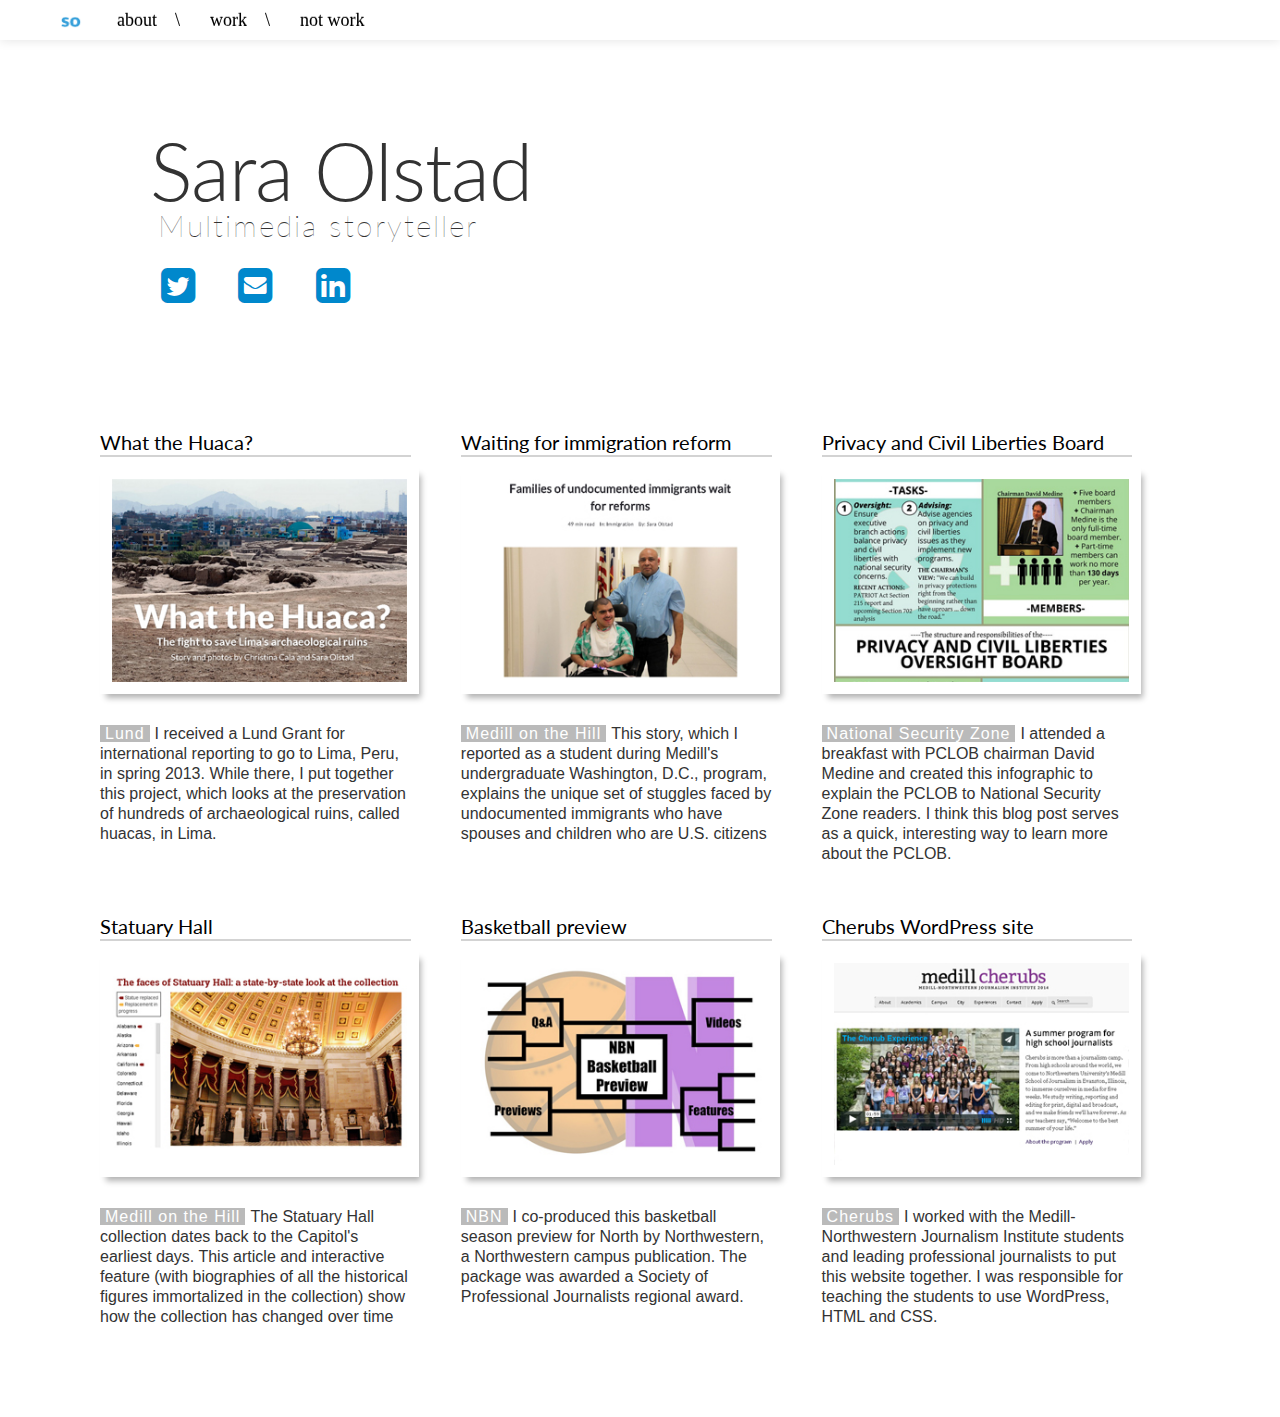
==== index.html @ ec23d027 "commit4_portfolio" ====
<!DOCTYPE html>
<html lang="en">
  <head>
    <meta charset="utf-8">
    <title>Sara Olstad</title>
    <meta name="viewport" content="width=device-width, initial-scale=1.0">
    <meta name="description" content="">
    <meta name="author" content="">
	<script type="text/javascript" src="http://ajax.googleapis.com/ajax/libs/jquery/1.10.2/jquery.min.js"></script>
    <script src="js/bootstrap.min.js"></script>
    <script src="js/tabletop.js"></script>
    <script src="js/data.js"></script>
    <script src="js/script.js"></script>
    <script type="text/javascript">
      $(document).ready(function(){
        addRows(content);
        fillPage(content);
      })
    </script>

    <!-- styles -->
    <link href="css/bootstrap.css" rel="stylesheet">
    <style type="text/css">
      body {
        padding-top: 60px;
        padding-bottom: 40px;
      }
    </style>
    <link href="css/bootstrap-responsive.css" rel="stylesheet">
    
	<!-- fonts -->
    <link href='http://fonts.googleapis.com/css?family=Lato:100,300,400,700' rel='stylesheet' type='text/css'>
    <link href="css/style.css" rel="stylesheet">
	
	<!--Font awesome-->
	<link rel="stylesheet" href="font-awesome-4.1.0/css/font-awesome.min.css">
   
  </head>

  <body>

    <div class="navbar navbar-inverse navbar-fixed-top">
      <div class="navbar-inner">
        <div class="container">
          <button type="button" class="btn btn-navbar" data-toggle="collapse" data-target=".nav-collapse">
            <span class="icon-bar"></span>
            <span class="icon-bar"></span>
            <span class="icon-bar"></span>
          </button>
          <a class="brand" href="index.html"><img src="img/logo.png" width="22"></a>
          <div class="nav">
            <ul class="nav">
              <li><a href="about.html">about  &nbsp;&nbsp; &#92;  </a></li>
              <li><a href="index.html#work">work  &nbsp;&nbsp; &#92;  </a></li>
              <li><a href="notwork.html">not work  &nbsp;&nbsp;  </a></li>
            </ul>
          </div><!--/.nav-collapse -->
        </div>
      </div>
    </div>

    <div class="container">

      <!-- Main hero unit for a primary marketing message or call to action -->
      <div class="hero-unit">
        <!-- <div class="clip"></div> -->
        <h1>Sara Olstad</h1>
        <p class="subhead">Multimedia storyteller</p>
        <ul class="social">				
			<a style="margin-right:30px;" href="https://about.twitter.com/saolstad" target="_blank"><i class="fa fa-twitter-square fa-lg" style="margin-right:5px;"></i></a>
			<a style="margin-right:30px;" href="mailto:sara.olstad@gmail.com" target="_blank"><i class="fa fa-envelope-square fa-lg" style="margin-right:5px;"></i></a>				
			<a style="margin-right:30px;" href="http://www.linkedin.com/pub/saraolstad" target="_blank"><i class="fa fa-linkedin-square fa-lg" style="margin-right:5px;"></i></a>
        </ul>
      </div>

      <div id="work">
      </div>
    </div>
  </body>
</html>
---- css/style.css ----
body {
	padding: 0;
}

.container {
	margin: 0;
	width: 100%;
}

/* hero-unit */
.hero-unit {
	max-width: 1200px;
	background-color: #fff;
	margin: 0px 0 40px 0;
	padding: 120px 30px 30px 150px;
	height: 200px;
	margin: 0 auto;
	/*background: url(../img/bg_two.jpg) no-repeat center center fixed;
	-webkit-background-size: cover;
  -moz-background-size: cover;
  -o-background-size: cover;
  background-size: cover;*/
}

.hero-unit h1 {
	font-family: 'Lato', sans-serif;
	font-size: 80px;
	font-weight: 300;
	color: #333;
}

.hero-unit p {
	font-size: 30px;
	color: #333;
	font-weight: 100;
	letter-spacing: 2px;
	margin: 0 0 0 8px;
}

.about > .hero-unit {
	height: 260px;
}
/* boxes */

#work {
	max-width: 1200px;
	margin: 0 auto;
	padding-top: 80px;
}

.row {
	margin: 0 30px 40px 60px;
}

.row a {
	color:#000;
}
.row a:hover {
	text-decoration: none;
	color: #79CDCD;
}
.span4 {
	width: 28%;
	margin: 0 50px 0 0;
}

.span4 img {
	box-shadow: 4px 6px 6px -2px rgba(0,0,0,.3);
	margin: 0 0 30px 0;
	border: 12px #fff solid;
	width: 95%;
}

.span4 h2 {
	font-family: 'Lato', sans-serif;
	font-weight: 400;
	border-bottom: 2px #d3d3d3 solid;
	margin: 0 0 10px 0;
	font-size: 20px;
	line-height: 25px;
}

.subhead {
	font-family: 'Lato', sans-serif;
	font-weight: 400;
}

.span4 p {
	font-size: 16px;
	font-weight: 200;
}

.pub {
	/*font-family: 'Lato', sans-serif;*/
	font-weight: 100;
	background-color: #bababa;
	color: #fff; 
	/*color: #ffc200; */
	padding: 0 5px 0 5px; 
	margin: 0 5px 0 0; 
	letter-spacing: 1px;
}

/* NAV BAR */
.navbar-inverse .navbar-inner {
	padding: 0 0 0 60px;
	background-color: #fff!important;
	background-image: none;
	border:none;
	/*box-shadow: none;*/
}

.navbar-inverse .brand, .navbar-inverse .nav > li > a {
	color: #000;
	font-size: 18px;
	font-family: Raleway;
	font-weight: 400;
	/*text-shadow: #d3d3d3 0.1em 0.1em 0.2em*/
}

.navbar-inverse .brand, .navbar-inverse .nav > li > a:hover {
	color: #4d4d4d;
}

/* Social */
ul.social {
	font-size: 30px;
	color: #fff;
	margin: 30px 0 0 11px;
	float: left;
}

ul.social li {
	display: inline;
	margin: 0 20px 0 0;
}

ul.social li a {
	color: #333;
}

ul.social li a:hover {
	color: #ececec;
}

ul.social li p {
	font-family: 'Lato', sans-serif;
	font-weight: 100;
	font-size: 20px;
	display: inline;
}

.clip {
	background:url('../img/portrait.jpg') no-repeat;
  background-size:400px;
  background-position:-60px 0px;
  height:280px;
  width:280px;
  border-radius:50%;
  overflow:hidden;
  margin:auto;
  float: left;
  margin: 0 30px 0 0;
}

/* RESUME */
#intro {
	/*background-color: #000;*/
	margin: 0 40px 0 0;
	padding: 10px 5px 10px 5px;
	font-size: 18px;
	line-height: 20px;
	float: left;
	width: 56%;
}

#resume {
	max-width: 1200px;
	margin: 0 auto;
	margin-top:40px;
}

.resume > .span4 > h2{
	font-size: 22px;
	font-weight:800;
	line-height: 22px;
	border-bottom: 1px solid #d3d3d3;
}

.resume > h3 {
	/*background-color: #d3d3d3;*/
	/*border: 1px dashed #fff;*/
	color: #333;
	width: 180px;
	margin: 0 0 30px 0;
	font-weight: 100;
	letter-spacing: 3px;
}

.place {
	font-size: 17px;
	line-height: 15px;
}

/*FOOTER*/

footer p {
	margin: 0 0 30px 0;
	text-align: center;
}

@media screen and (max-width: 960px) {
	.hero-unit {
		padding: 40px 20px 0 40px;
	}
	.clip {
		display: none;
	}
	#intro {
		width: 90%;
	}
	.span4 {
		width: 90%;
		margin: 0 0 50px 0;
	}
}
@media screen and (max-width: 768px) {
	.hero-unit {
		padding: 60px 20px 0 40px;
	}
	.hero-unit h1 {
		font-size: 65px;
	}
	.span4 {
		width: 90%;
	}
}
@media screen and (max-width: 500px) {
	.container {
		width: 100%;
		margin: 0;
	}
	.hero-unit {
		padding: 40px 10px 0 10px;
		height: 180px;
	}
	.hero-unit h1 {
		font-size: 40px;
	}	
	.hero-unit p {
		font-size: 20px;
		line-height: 18px;
		margin: 15px 10px 0 10px;
	}
	#resume {
		margin-top: 0;
	}
	.navbar-inverse .navbar-inner {
		padding: 0 0 0 30px;
	}
	.span4 {
		width: 90%;
		margin: 0 0 50px 0;
	}
	.row {
		margin: 0 20px 0 20px;
	}
	.navbar .nav > li > a {
		padding: 10px 5px;
	}
	.navbar-inverse .brand, .navbar-inverse .nav > li > a {
		font-size: 15px;
	}
	.resume {
		margin-top: 100px;
	}
	.resume > h3 {
		margin-top: 50px;
	}
}


.navbar .btn-navbar {
	display:none !important;
}
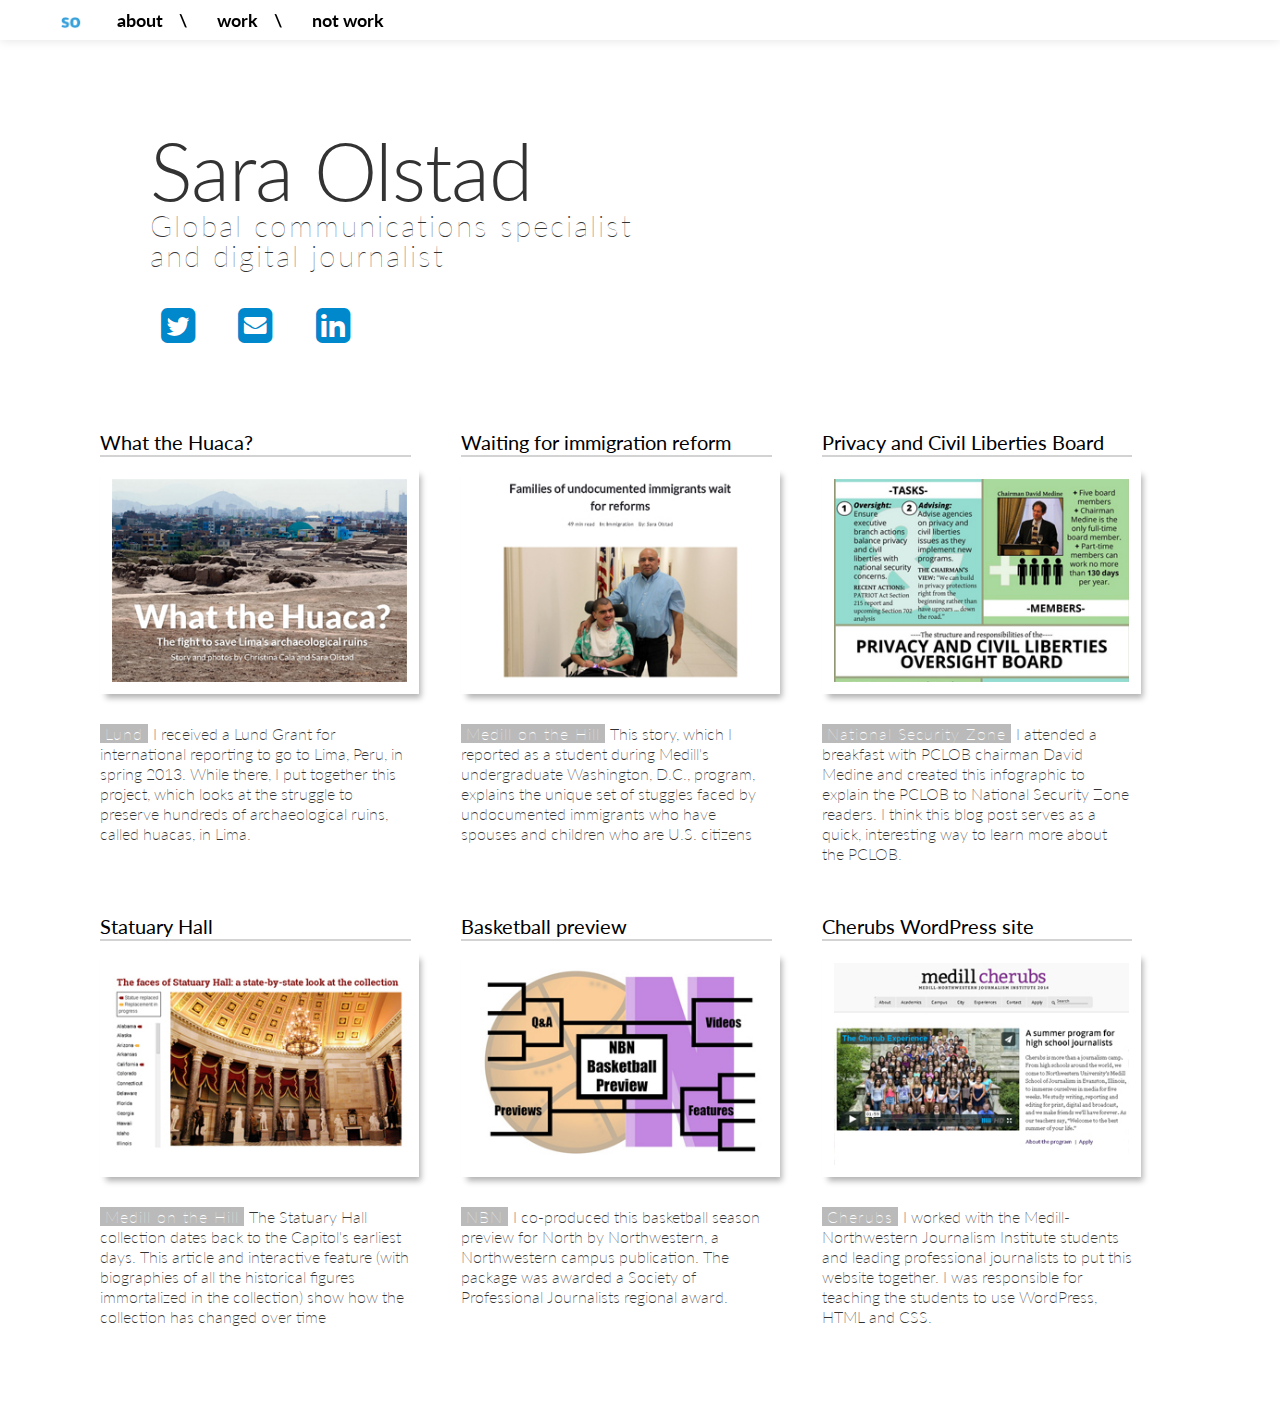
==== commit 27c73b41: "commit15_portfolio" ====
--- a/index.html
+++ b/index.html
@@ -65,7 +65,7 @@
       <div class="hero-unit">
         <!-- <div class="clip"></div> -->
         <h1>Sara Olstad</h1>
-        <p class="subhead">Multimedia storyteller</p>
+        <p class="subhead">Global communications specialist<br>and digital journalist</p>
         <ul class="social">				
 			<a style="margin-right:30px;" href="https://about.twitter.com/saolstad" target="_blank"><i class="fa fa-twitter-square fa-lg" style="margin-right:5px;"></i></a>
 			<a style="margin-right:30px;" href="mailto:sara.olstad@gmail.com" target="_blank"><i class="fa fa-envelope-square fa-lg" style="margin-right:5px;"></i></a>				
--- a/css/style.css
+++ b/css/style.css
@@ -28,7 +28,7 @@
 	font-weight: 300;
 	color: #333;
 }
-
+/*
 .hero-unit p {
 	font-size: 30px;
 	color: #333;
@@ -36,6 +36,7 @@
 	letter-spacing: 2px;
 	margin: 0 0 0 8px;
 }
+*/
 
 .about > .hero-unit {
 	height: 260px;
@@ -82,7 +83,9 @@
 
 .subhead {
 	font-family: 'Lato', sans-serif;
-	font-weight: 400;
+	font-weight: 100;
+	font-size: 30px;
+	letter-spacing: 2px;
 }
 
 .span4 p {
@@ -113,13 +116,12 @@
 .navbar-inverse .brand, .navbar-inverse .nav > li > a {
 	color: #000;
 	font-size: 18px;
-	font-family: Raleway;
-	font-weight: 400;
-	/*text-shadow: #d3d3d3 0.1em 0.1em 0.2em*/
+	font-family: Lato;
+	font-weight:700;
 }
 
 .navbar-inverse .brand, .navbar-inverse .nav > li > a:hover {
-	color: #4d4d4d;
+	color: #0088cc;
 }
 
 /* Social */
@@ -152,7 +154,7 @@
 
 .clip {
 	background:url('../img/portrait.jpg') no-repeat;
-  background-size:400px;
+  background-size:422px;
   background-position:-60px 0px;
   height:280px;
   width:280px;
@@ -181,20 +183,14 @@
 }
 
 .resume > .span4 > h2{
-	font-size: 22px;
-	font-weight:800;
-	line-height: 22px;
 	border-bottom: 1px solid #d3d3d3;
 }
 
 .resume > h3 {
 	/*background-color: #d3d3d3;*/
 	/*border: 1px dashed #fff;*/
-	color: #333;
-	width: 180px;
+	color: #0088cc;
 	margin: 0 0 30px 0;
-	font-weight: 100;
-	letter-spacing: 3px;
 }
 
 .place {
@@ -282,4 +278,34 @@
 
 .navbar .btn-navbar {
 	display:none !important;
+}
+
+p {
+	font-family: 'Lato', sans-serif;
+	font-weight: 100;
+}
+
+.jobDescription {
+	font-weight: 100;
+	}
+
+li {
+	font-family: 'Lato', sans-serif;
+	font-weight: 100;
+}
+
+.category {
+	font-family: 'Lato', sans-serif;
+	font-weight: 700;
+}
+
+/*Not work*/
+.blog {
+	font-size: 22px;
+	float: left;
+}
+
+.blogURL {
+	margin-left: 40px;
+	font-weight: 700px;
 }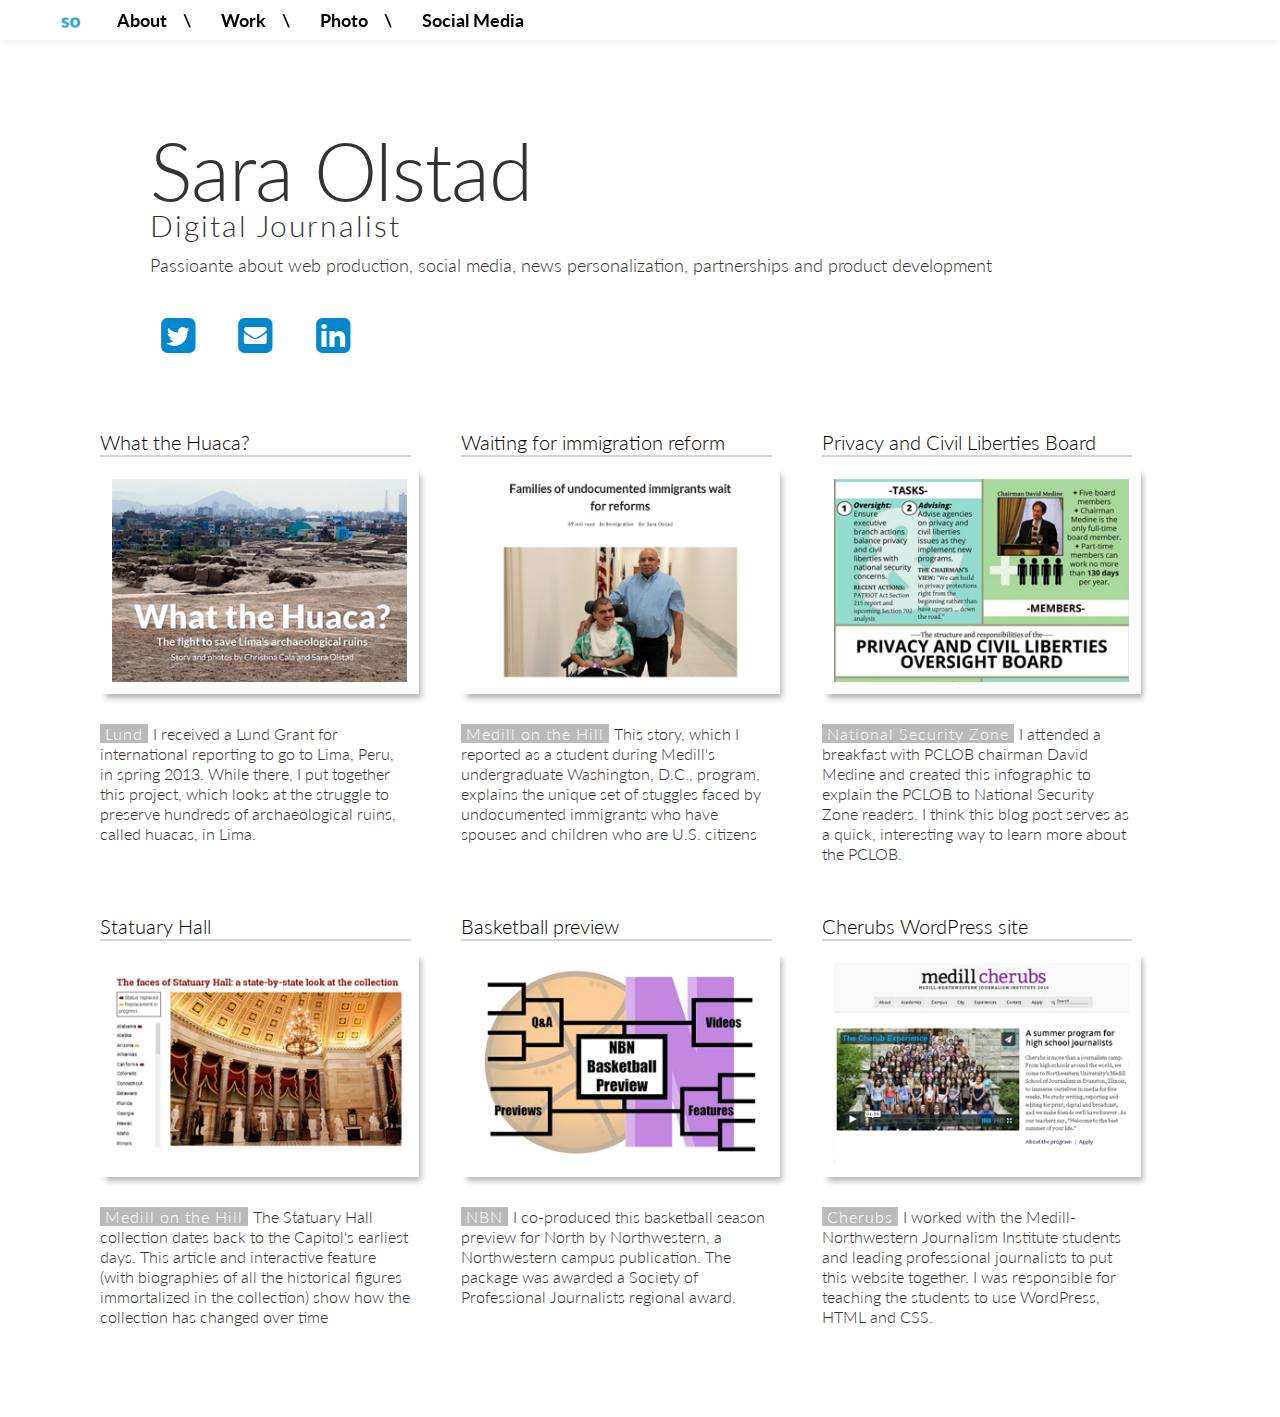
==== commit 4a469f6f: "Merge branch 'Resume-Update' into fontsize" ====
--- a/index.html
+++ b/index.html
@@ -2,7 +2,7 @@
 <html lang="en">
   <head>
     <meta charset="utf-8">
-    <title>Sara Olstad</title>
+    <title>Sara Olstad | Digital Journalist</title>
     <meta name="viewport" content="width=device-width, initial-scale=1.0">
     <meta name="description" content="">
     <meta name="author" content="">
@@ -28,7 +28,7 @@
     </style>
     <link href="css/bootstrap-responsive.css" rel="stylesheet">
     
-	<!-- fonts -->
+	<!--Lato font-->
     <link href='http://fonts.googleapis.com/css?family=Lato:100,300,400,700' rel='stylesheet' type='text/css'>
     <link href="css/style.css" rel="stylesheet">
 	
@@ -50,9 +50,10 @@
           <a class="brand" href="index.html"><img src="img/logo.png" width="22"></a>
           <div class="nav">
             <ul class="nav">
-              <li><a href="about.html">about  &nbsp;&nbsp; &#92;  </a></li>
-              <li><a href="index.html#work">work  &nbsp;&nbsp; &#92;  </a></li>
-              <li><a href="notwork.html">not work  &nbsp;&nbsp;  </a></li>
+              <li><a href="about.html">About  &nbsp;&nbsp; &#92;  </a></li>
+              <li><a href="work.html">Work  &nbsp;&nbsp; &#92;  </a></li>
+              <li><a href="notwork.html">Photo  &nbsp;&nbsp; &#92;  </a></li>
+              <li><a href="socialmedia.html">Social Media &nbsp;&nbsp; </a></li>
             </ul>
           </div><!--/.nav-collapse -->
         </div>
@@ -65,9 +66,10 @@
       <div class="hero-unit">
         <!-- <div class="clip"></div> -->
         <h1>Sara Olstad</h1>
-        <p class="subhead">Global communications specialist<br>and digital journalist</p>
+        <p class="subhead">Digital Journalist</p>
+        <p>Passioante about web production, social media, news personalization, partnerships and product development </p>
         <ul class="social">				
-			<a style="margin-right:30px;" href="https://about.twitter.com/saolstad" target="_blank"><i class="fa fa-twitter-square fa-lg" style="margin-right:5px;"></i></a>
+			<a style="margin-right:30px;" href="https://www.twitter.com/saolstad" target="_blank"><i class="fa fa-twitter-square fa-lg" style="margin-right:5px;"></i></a>
 			<a style="margin-right:30px;" href="mailto:sara.olstad@gmail.com" target="_blank"><i class="fa fa-envelope-square fa-lg" style="margin-right:5px;"></i></a>				
 			<a style="margin-right:30px;" href="http://www.linkedin.com/pub/saraolstad" target="_blank"><i class="fa fa-linkedin-square fa-lg" style="margin-right:5px;"></i></a>
         </ul>
--- a/css/style.css
+++ b/css/style.css
@@ -74,7 +74,7 @@
 
 .span4 h2 {
 	font-family: 'Lato', sans-serif;
-	font-weight: 400;
+	font-weight: 300;
 	border-bottom: 2px #d3d3d3 solid;
 	margin: 0 0 10px 0;
 	font-size: 20px;
@@ -83,19 +83,19 @@
 
 .subhead {
 	font-family: 'Lato', sans-serif;
-	font-weight: 100;
+	font-weight: 300;
 	font-size: 30px;
 	letter-spacing: 2px;
 }
 
 .span4 p {
 	font-size: 16px;
-	font-weight: 200;
+	font-weight: 300;
 }
 
 .pub {
 	/*font-family: 'Lato', sans-serif;*/
-	font-weight: 100;
+	font-weight: 300;
 	background-color: #bababa;
 	color: #fff; 
 	/*color: #ffc200; */
@@ -147,7 +147,7 @@
 
 ul.social li p {
 	font-family: 'Lato', sans-serif;
-	font-weight: 100;
+	font-weight: 300;
 	font-size: 20px;
 	display: inline;
 }
@@ -282,16 +282,16 @@
 
 p {
 	font-family: 'Lato', sans-serif;
-	font-weight: 100;
+	font-weight: 300;
 }
 
 .jobDescription {
-	font-weight: 100;
+	font-weight: 300;
 	}
 
 li {
 	font-family: 'Lato', sans-serif;
-	font-weight: 100;
+	font-weight: 300;
 }
 
 .category {
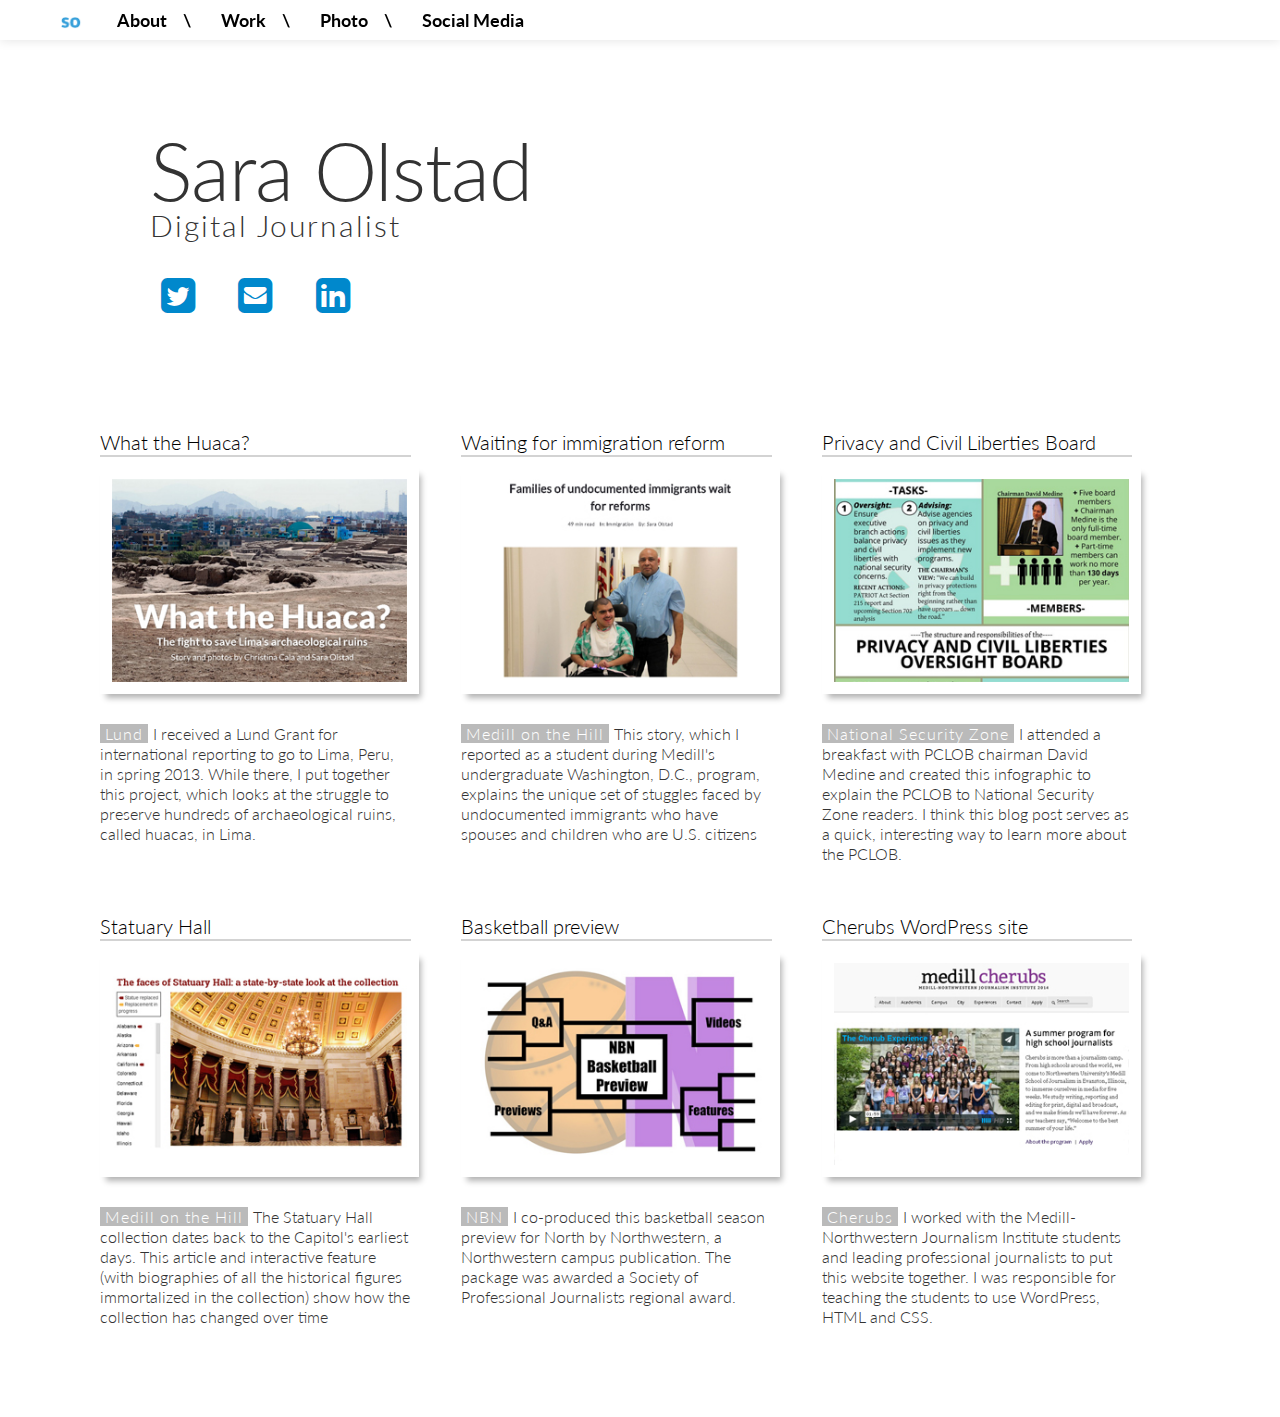
==== commit ea848b5a: "Merge branch 'Remove-sub-head-about'" ====
--- a/index.html
+++ b/index.html
@@ -62,12 +62,10 @@
 
     <div class="container">
 
-      <!-- Main hero unit for a primary marketing message or call to action -->
       <div class="hero-unit">
         <!-- <div class="clip"></div> -->
         <h1>Sara Olstad</h1>
         <p class="subhead">Digital Journalist</p>
-        <p>Passioante about web production, social media, news personalization, partnerships and product development </p>
         <ul class="social">				
 			<a style="margin-right:30px;" href="https://www.twitter.com/saolstad" target="_blank"><i class="fa fa-twitter-square fa-lg" style="margin-right:5px;"></i></a>
 			<a style="margin-right:30px;" href="mailto:sara.olstad@gmail.com" target="_blank"><i class="fa fa-envelope-square fa-lg" style="margin-right:5px;"></i></a>				
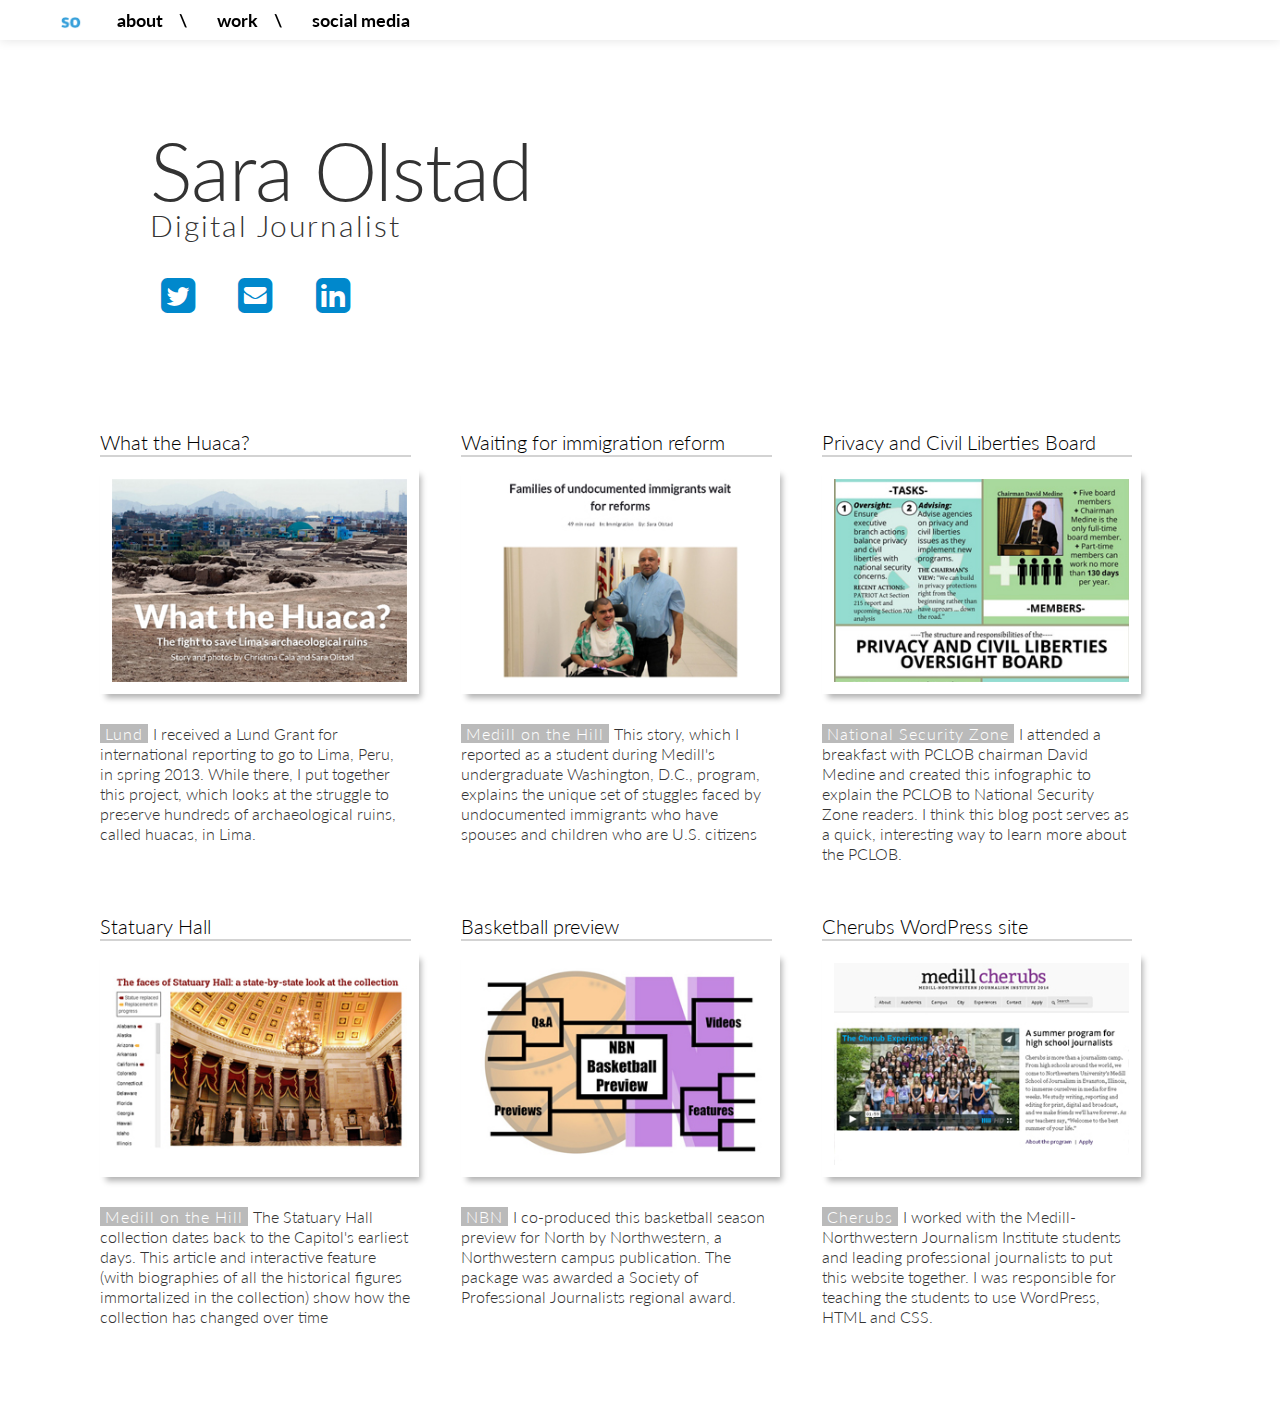
==== commit 378d49a4: "removenotwork" ====
--- a/index.html
+++ b/index.html
@@ -50,10 +50,9 @@
           <a class="brand" href="index.html"><img src="img/logo.png" width="22"></a>
           <div class="nav">
             <ul class="nav">
-              <li><a href="about.html">About  &nbsp;&nbsp; &#92;  </a></li>
-              <li><a href="work.html">Work  &nbsp;&nbsp; &#92;  </a></li>
-              <li><a href="notwork.html">Photo  &nbsp;&nbsp; &#92;  </a></li>
-              <li><a href="socialmedia.html">Social Media &nbsp;&nbsp; </a></li>
+              <li><a href="about.html">about  &nbsp;&nbsp; &#92;  </a></li>
+              <li><a href="work.html">work  &nbsp;&nbsp; &#92;  </a></li>
+              <li><a href="socialmedia.html">social media &nbsp;&nbsp; </a></li>
             </ul>
           </div><!--/.nav-collapse -->
         </div>
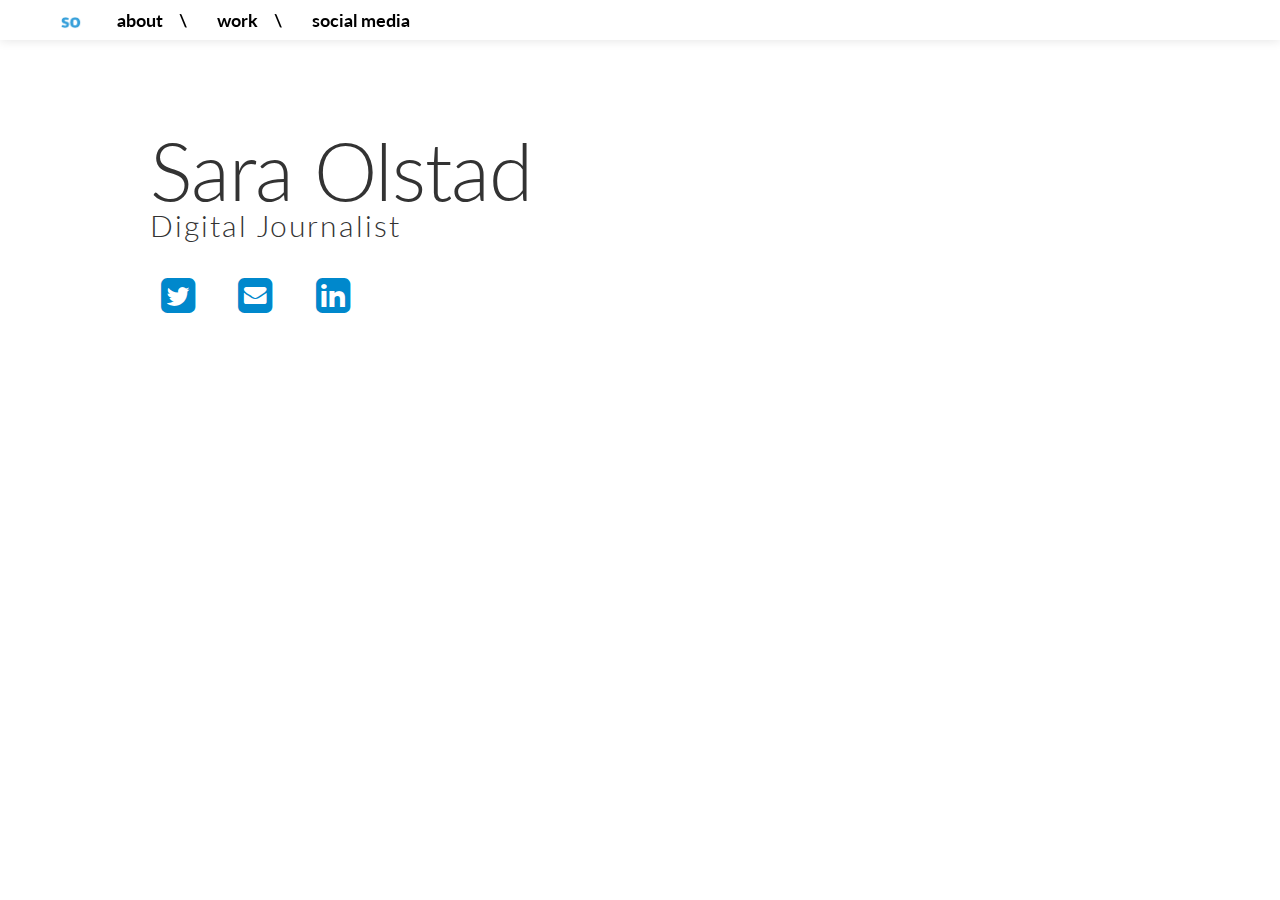
==== commit 5f2787fa: "romoveworkindex" ====
--- a/index.html
+++ b/index.html
@@ -71,9 +71,6 @@
 			<a style="margin-right:30px;" href="http://www.linkedin.com/pub/saraolstad" target="_blank"><i class="fa fa-linkedin-square fa-lg" style="margin-right:5px;"></i></a>
         </ul>
       </div>
-
-      <div id="work">
-      </div>
     </div>
   </body>
 </html>
